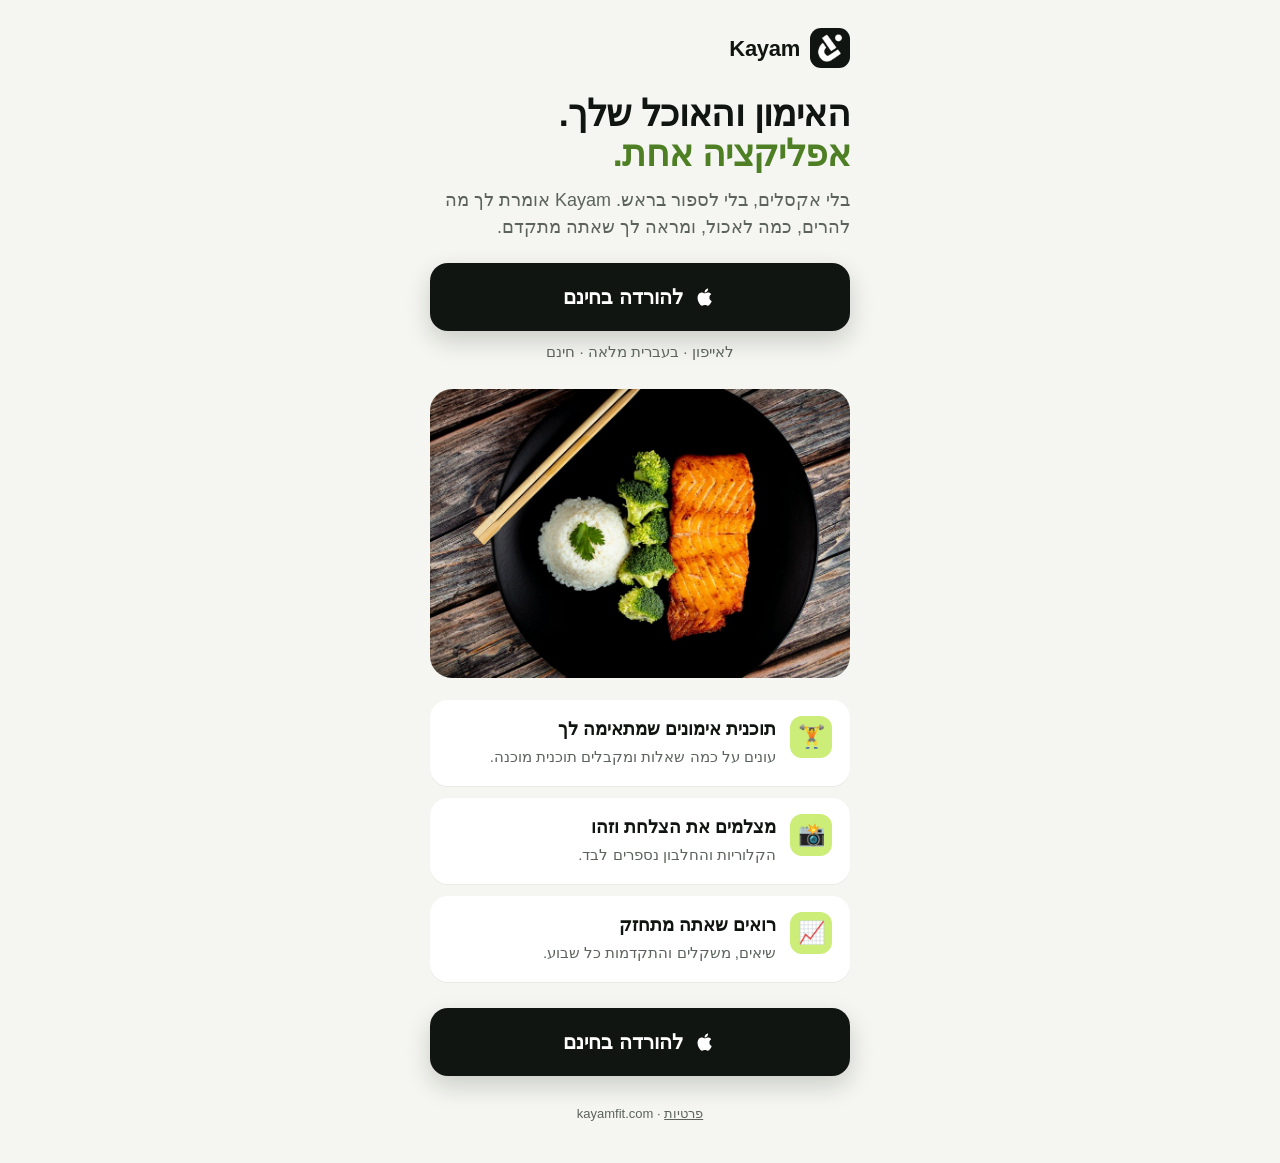
==== il/index.html @ 5214c755 "Page /il : page simple en hébreu avec bouton de téléchargement (pour la pub Instagram) Co-Authored-B" ====
<!doctype html>
<html lang="he" dir="rtl">
<head>
<meta charset="utf-8">
<meta name="viewport" content="width=device-width, initial-scale=1, viewport-fit=cover">
<title>Kayam · אימון + אוכל באפליקציה אחת</title>
<meta name="description" content="Kayam בונה לך תוכנית אימונים, סופרת לך קלוריות וחלבון ומראה לך שאתה מתקדם. בחינם לאייפון.">
<meta property="og:title" content="Kayam · אימון + אוכל באפליקציה אחת">
<meta property="og:description" content="תוכנית אימונים, קלוריות וחלבון, והתקדמות. הכל במקום אחד. בחינם לאייפון.">
<meta property="og:image" content="https://kayamfit.com/img/food-salmon.jpg">
<link rel="icon" href="../img/logo.png">
<style>
  :root { --bg:#F5F6F1; --ink:#111511; --soft:#5B635C; --lime:#CCED78; --deep:#1E3312; --card:#FFFFFF; }
  * { box-sizing:border-box; }
  html, body { margin:0; background:var(--bg); color:var(--ink); }
  body { font:18px/1.5 -apple-system, BlinkMacSystemFont, "Segoe UI", Arial, sans-serif; -webkit-font-smoothing:antialiased; }
  main { max-width:460px; margin:0 auto; padding:28px 20px 40px; }
  .brand { display:flex; align-items:center; gap:10px; font-weight:800; font-size:22px; letter-spacing:-.3px; }
  .brand img { width:40px; height:40px; border-radius:11px; background:var(--ink); padding:6px; }
  h1 { font-size:36px; line-height:1.12; margin:26px 0 12px; letter-spacing:-.6px; font-weight:850; }
  h1 span { color:#4E7F25; }
  .lead { color:var(--soft); margin:0 0 22px; font-size:18px; }
  .cta { display:flex; align-items:center; justify-content:center; gap:10px; width:100%; padding:19px 20px;
         background:var(--ink); color:#fff; text-decoration:none; border-radius:18px; font-weight:800; font-size:20px;
         box-shadow:0 10px 24px rgba(17,21,17,.18); }
  .cta svg { width:24px; height:24px; fill:#fff; }
  .cta:active { transform:scale(.98); }
  .note { text-align:center; color:var(--soft); font-size:15px; margin:10px 0 26px; }
  .photo { width:100%; aspect-ratio:16/11; object-fit:cover; border-radius:22px; display:block; margin-bottom:22px; }
  ul { list-style:none; padding:0; margin:0 0 26px; display:grid; gap:12px; }
  li { background:var(--card); border-radius:18px; padding:16px 18px; display:flex; gap:14px; align-items:flex-start;
       box-shadow:0 1px 0 rgba(17,21,17,.05); }
  li .ic { flex:0 0 42px; height:42px; border-radius:12px; background:var(--lime); display:flex; align-items:center; justify-content:center; font-size:22px; }
  li b { display:block; font-size:18px; }
  li small { color:var(--soft); font-size:15px; }
  footer { text-align:center; color:var(--soft); font-size:13px; margin-top:28px; }
  footer a { color:var(--soft); }
</style>
</head>
<body>
<main>
  <div class="brand"><img src="../img/logo.png" alt="">Kayam</div>

  <h1>האימון והאוכל שלך.<br><span>אפליקציה אחת.</span></h1>
  <p class="lead">בלי אקסלים, בלי לספור בראש. Kayam אומרת לך מה להרים, כמה לאכול, ומראה לך שאתה מתקדם.</p>

  <a class="cta" href="https://apps.apple.com/il/app/id6819856907" id="dl">
    <svg viewBox="0 0 24 24" aria-hidden="true"><path d="M16.37 12.6c-.02-2.2 1.8-3.26 1.88-3.31-1.03-1.5-2.62-1.7-3.18-1.72-1.35-.14-2.64.8-3.33.8-.69 0-1.74-.78-2.87-.76-1.47.02-2.83.86-3.59 2.18-1.53 2.66-.39 6.6 1.1 8.75.73 1.05 1.6 2.24 2.73 2.2 1.1-.05 1.51-.71 2.84-.71 1.32 0 1.7.71 2.86.69 1.18-.02 1.93-1.07 2.65-2.13.84-1.22 1.18-2.4 1.2-2.46-.03-.01-2.3-.88-2.3-3.53zM14.2 6.16c.6-.73 1.01-1.75.9-2.76-.87.04-1.92.58-2.54 1.31-.56.64-1.05 1.68-.92 2.67.97.08 1.96-.49 2.56-1.22z"/></svg>
    להורדה בחינם
  </a>
  <p class="note">לאייפון · בעברית מלאה · חינם</p>

  <img class="photo" src="../img/food-salmon.jpg" alt="">

  <ul>
    <li><div class="ic">🏋️</div><div><b>תוכנית אימונים שמתאימה לך</b><small>עונים על כמה שאלות ומקבלים תוכנית מוכנה.</small></div></li>
    <li><div class="ic">📸</div><div><b>מצלמים את הצלחת וזהו</b><small>הקלוריות והחלבון נספרים לבד.</small></div></li>
    <li><div class="ic">📈</div><div><b>רואים שאתה מתחזק</b><small>שיאים, משקלים והתקדמות כל שבוע.</small></div></li>
  </ul>

  <a class="cta" href="https://apps.apple.com/il/app/id6819856907">
    <svg viewBox="0 0 24 24" aria-hidden="true"><path d="M16.37 12.6c-.02-2.2 1.8-3.26 1.88-3.31-1.03-1.5-2.62-1.7-3.18-1.72-1.35-.14-2.64.8-3.33.8-.69 0-1.74-.78-2.87-.76-1.47.02-2.83.86-3.59 2.18-1.53 2.66-.39 6.6 1.1 8.75.73 1.05 1.6 2.24 2.73 2.2 1.1-.05 1.51-.71 2.84-.71 1.32 0 1.7.71 2.86.69 1.18-.02 1.93-1.07 2.65-2.13.84-1.22 1.18-2.4 1.2-2.46-.03-.01-2.3-.88-2.3-3.53zM14.2 6.16c.6-.73 1.01-1.75.9-2.76-.87.04-1.92.58-2.54 1.31-.56.64-1.05 1.68-.92 2.67.97.08 1.96-.49 2.56-1.22z"/></svg>
    להורדה בחינם
  </a>

  <footer><a href="../privacy.html">פרטיות</a> · kayamfit.com</footer>
</main>
</body>
</html>
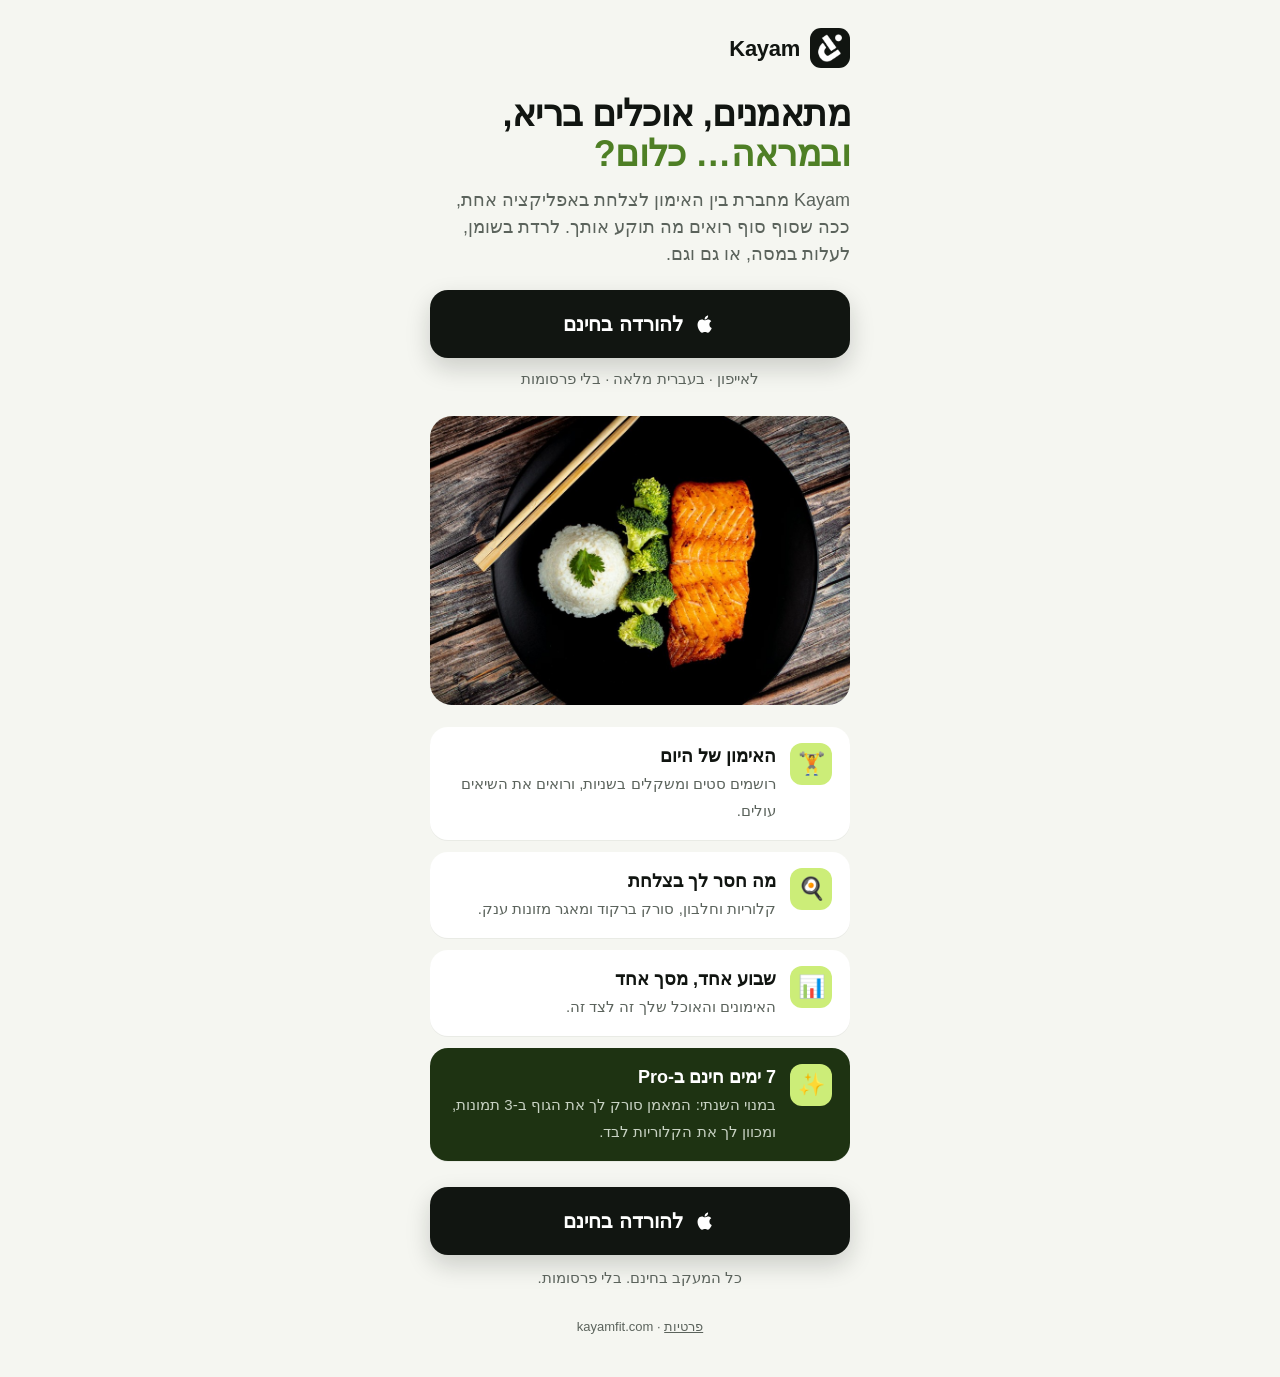
==== commit 32d00336: "Page /il : textes alignés sur la version 2 de l'App Store (séance + assiette, gratuit sans pub, 7 jo" ====
--- a/il/index.html
+++ b/il/index.html
@@ -3,10 +3,10 @@
 <head>
 <meta charset="utf-8">
 <meta name="viewport" content="width=device-width, initial-scale=1, viewport-fit=cover">
-<title>Kayam · אימון + אוכל באפליקציה אחת</title>
-<meta name="description" content="Kayam בונה לך תוכנית אימונים, סופרת לך קלוריות וחלבון ומראה לך שאתה מתקדם. בחינם לאייפון.">
-<meta property="og:title" content="Kayam · אימון + אוכל באפליקציה אחת">
-<meta property="og:description" content="תוכנית אימונים, קלוריות וחלבון, והתקדמות. הכל במקום אחד. בחינם לאייפון.">
+<title>Kayam · האימון והצלחת באפליקציה אחת</title>
+<meta name="description" content="Kayam מחברת בין האימון לצלחת באפליקציה אחת. מעקב בחינם, בלי פרסומות, בעברית מלאה.">
+<meta property="og:title" content="Kayam · האימון והצלחת באפליקציה אחת">
+<meta property="og:description" content="מתאמנים, אוכלים בריא, ובמראה כלום? Kayam מחברת בין האימון לצלחת.">
 <meta property="og:image" content="https://kayamfit.com/img/food-salmon.jpg">
 <link rel="icon" href="../img/logo.png">
 <style>
@@ -33,6 +33,9 @@
   li .ic { flex:0 0 42px; height:42px; border-radius:12px; background:var(--lime); display:flex; align-items:center; justify-content:center; font-size:22px; }
   li b { display:block; font-size:18px; }
   li small { color:var(--soft); font-size:15px; }
+  li.pro { background:var(--deep); color:#fff; }
+  li.pro small { color:#C9D3C4; }
+  .free { text-align:center; color:var(--soft); font-size:15px; margin:12px 0 0; }
   footer { text-align:center; color:var(--soft); font-size:13px; margin-top:28px; }
   footer a { color:var(--soft); }
 </style>
@@ -41,21 +44,22 @@
 <main>
   <div class="brand"><img src="../img/logo.png" alt="">Kayam</div>
 
-  <h1>האימון והאוכל שלך.<br><span>אפליקציה אחת.</span></h1>
-  <p class="lead">בלי אקסלים, בלי לספור בראש. Kayam אומרת לך מה להרים, כמה לאכול, ומראה לך שאתה מתקדם.</p>
+  <h1>מתאמנים, אוכלים בריא,<br><span>ובמראה… כלום?</span></h1>
+  <p class="lead">Kayam מחברת בין האימון לצלחת באפליקציה אחת, ככה שסוף סוף רואים מה תוקע אותך. לרדת בשומן, לעלות במסה, או גם וגם.</p>
 
   <a class="cta" href="https://apps.apple.com/il/app/id6819856907" id="dl">
     <svg viewBox="0 0 24 24" aria-hidden="true"><path d="M16.37 12.6c-.02-2.2 1.8-3.26 1.88-3.31-1.03-1.5-2.62-1.7-3.18-1.72-1.35-.14-2.64.8-3.33.8-.69 0-1.74-.78-2.87-.76-1.47.02-2.83.86-3.59 2.18-1.53 2.66-.39 6.6 1.1 8.75.73 1.05 1.6 2.24 2.73 2.2 1.1-.05 1.51-.71 2.84-.71 1.32 0 1.7.71 2.86.69 1.18-.02 1.93-1.07 2.65-2.13.84-1.22 1.18-2.4 1.2-2.46-.03-.01-2.3-.88-2.3-3.53zM14.2 6.16c.6-.73 1.01-1.75.9-2.76-.87.04-1.92.58-2.54 1.31-.56.64-1.05 1.68-.92 2.67.97.08 1.96-.49 2.56-1.22z"/></svg>
     להורדה בחינם
   </a>
-  <p class="note">לאייפון · בעברית מלאה · חינם</p>
+  <p class="note">לאייפון · בעברית מלאה · בלי פרסומות</p>
 
   <img class="photo" src="../img/food-salmon.jpg" alt="">
 
   <ul>
-    <li><div class="ic">🏋️</div><div><b>תוכנית אימונים שמתאימה לך</b><small>עונים על כמה שאלות ומקבלים תוכנית מוכנה.</small></div></li>
-    <li><div class="ic">📸</div><div><b>מצלמים את הצלחת וזהו</b><small>הקלוריות והחלבון נספרים לבד.</small></div></li>
-    <li><div class="ic">📈</div><div><b>רואים שאתה מתחזק</b><small>שיאים, משקלים והתקדמות כל שבוע.</small></div></li>
+    <li><div class="ic">🏋️</div><div><b>האימון של היום</b><small>רושמים סטים ומשקלים בשניות, ורואים את השיאים עולים.</small></div></li>
+    <li><div class="ic">🍳</div><div><b>מה חסר לך בצלחת</b><small>קלוריות וחלבון, סורק ברקוד ומאגר מזונות ענק.</small></div></li>
+    <li><div class="ic">📊</div><div><b>שבוע אחד, מסך אחד</b><small>האימונים והאוכל שלך זה לצד זה.</small></div></li>
+    <li class="pro"><div class="ic">✨</div><div><b>7 ימים חינם ב-Pro</b><small>במנוי השנתי: המאמן סורק לך את הגוף ב-3 תמונות, ומכוון לך את הקלוריות לבד.</small></div></li>
   </ul>
 
   <a class="cta" href="https://apps.apple.com/il/app/id6819856907">
@@ -63,6 +67,8 @@
     להורדה בחינם
   </a>
 
+  <p class="free">כל המעקב בחינם. בלי פרסומות.</p>
+
   <footer><a href="../privacy.html">פרטיות</a> · kayamfit.com</footer>
 </main>
 </body>
